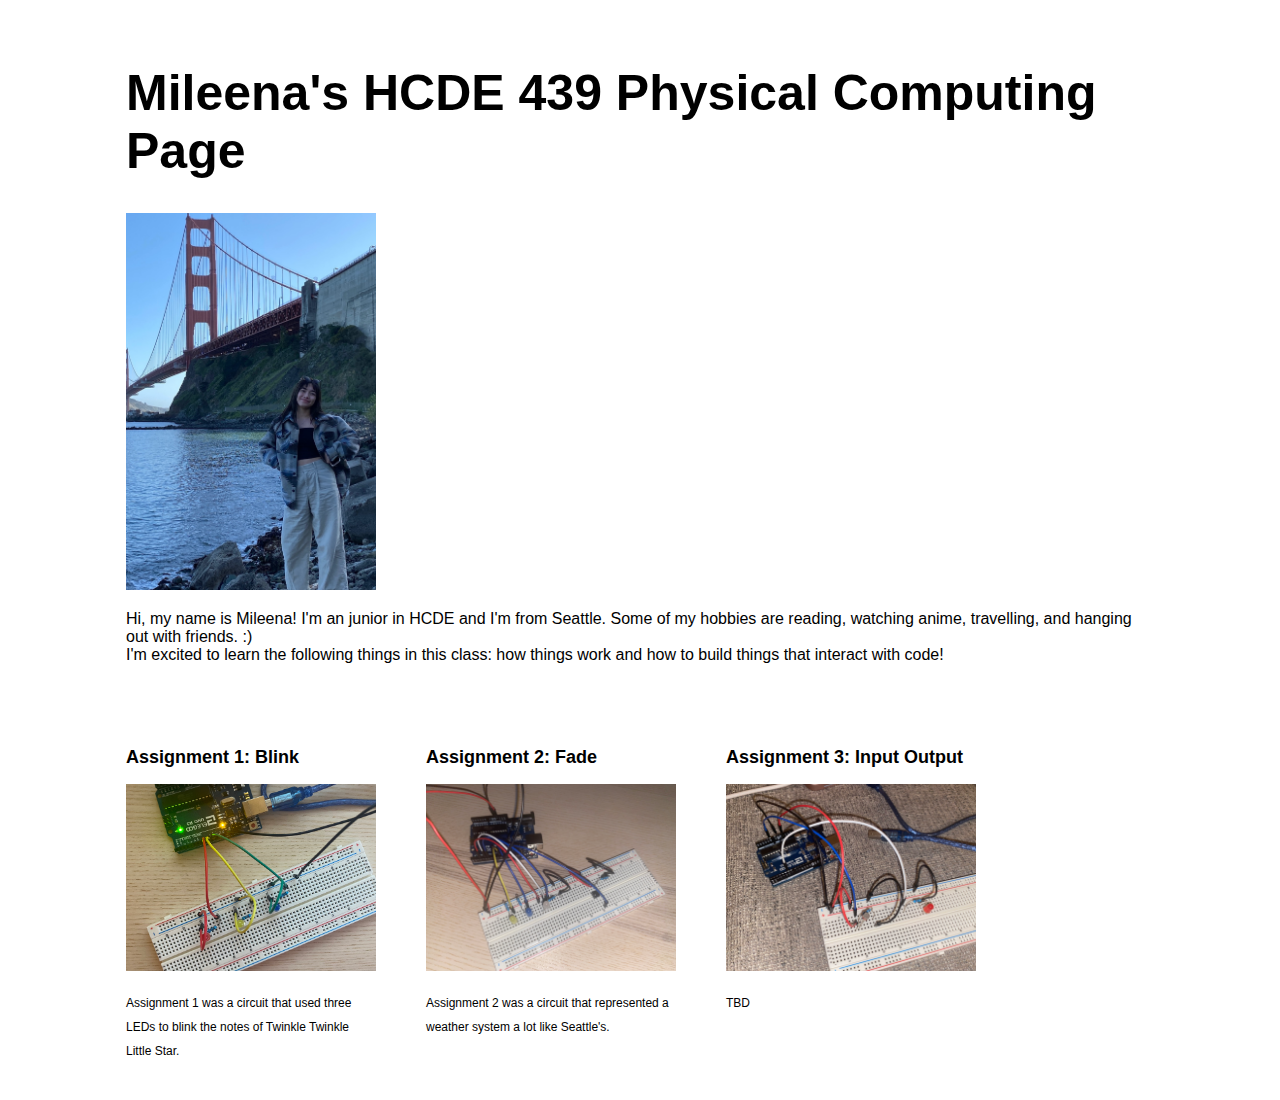
==== index.html @ 05add6d1 "img" ====
<!DOCTYPE html> 
<html> 

    <head> 
        <meta charset="utf-8"> 
        <meta name="viewport" content="width=device-width, maximum-scale=1.0" />
        <title>Mileena's HCDE 439 Physical Computing Page</title> 
        <link href="style.css" media="screen" rel="stylesheet" type="text/css" />
    </head> 

    <body> 
        <div class="header">
            <h1>Mileena's HCDE 439 Physical Computing Page</h1>
            <img src="profile-picture.JPG" width=250>
            <p>Hi, my name is Mileena! I'm an junior in HCDE and I'm from Seattle. Some of my hobbies are reading, watching anime, travelling, and hanging out with friends. :)<br>
            I'm excited to learn the following things in this class: how things work and how to build things that interact with code!</p>
        </div>

        <div class="assignments">
            <div class="assignment">
                <a href="assignment1.html">
                    <h2>Assignment 1: Blink</h2>
                    <img src="a1-circuit.jpeg" width=250></a>
                <p>Assignment 1 was a circuit that used three LEDs to blink the notes of Twinkle Twinkle Little Star.</p>
            </div>

            <div class="assignment">
                <a href="assignment2.html">
                    <h2>Assignment 2: Fade</h2>
                    <img src="a2-circuit.jpeg" width=250>
                </a>
                <p>Assignment 2 was a circuit that represented a weather system a lot like Seattle's.</p>
            </div>

            <div class="assignment">
                <a href="assignment3.html">
                    <h2>Assignment 3: Input Output</h2>
                    <img src="a3-circuit.jpeg" width=250>
                </a>
                <p>TBD</p>
            </div>
	    </div>
    </body>

</html>
---- style.css ----
html, body {
  padding: 0 0 0 0;
  margin: 0 3rem;
  font-family: 'helvetica', 'arial', 'sans';
}

h1, h2, h3, h4 {
  font-family: 'helvetica', 'arial', 'sans';
}


a {
  color: #000;
}

.header {
  background: #fff;
  color: #000;
  height: auto;
  padding: 30px 30px 30px;
}

.header h1 {
  font-size: 50px;
}

.assignment {
  font-size: 12px;
  line-height: 24px;
  font-family: 'helvetica', 'arial', 'sans';
  padding: 20px 20px 20px 30px;
  width: 250px;
  height: 350px;
  overflow: hidden;
  float: left;
}

.assignment:hover { 
  overflow:auto 
}

.assignment a {
  color: #000;
  text-decoration: none;
}

.assignment a:hover {
  background: rgb(59, 191, 103);
  color: rgb(59, 191, 103);
  text-decoration: none;
}

.footer {
  width: 1100px;
  float: left;
  padding: 300px 0px 30px 30px;
}

.widebody {
  width: 800px;
  padding: 0px 30px 30px 30px;
}

.widebody a:hover {
  background: rgb(59, 191, 103);
  color: #FFF;
  text-decoration: none;
}

.code {
  margin: 0 3rem;
  padding: 1rem;
  background-color: rgb(228, 227, 227);
  font-family: 'Courier New', Courier, monospace;
}

.demo {
  text-decoration: underline;
}

.gallery {
  width: 100%;
  display: flex;
  align-items: center;
  justify-content: space-between;
  margin: 1rem;
  padding: 0.5rem;
  flex-wrap: wrap;
  background-color: rgb(228, 227, 227);
}
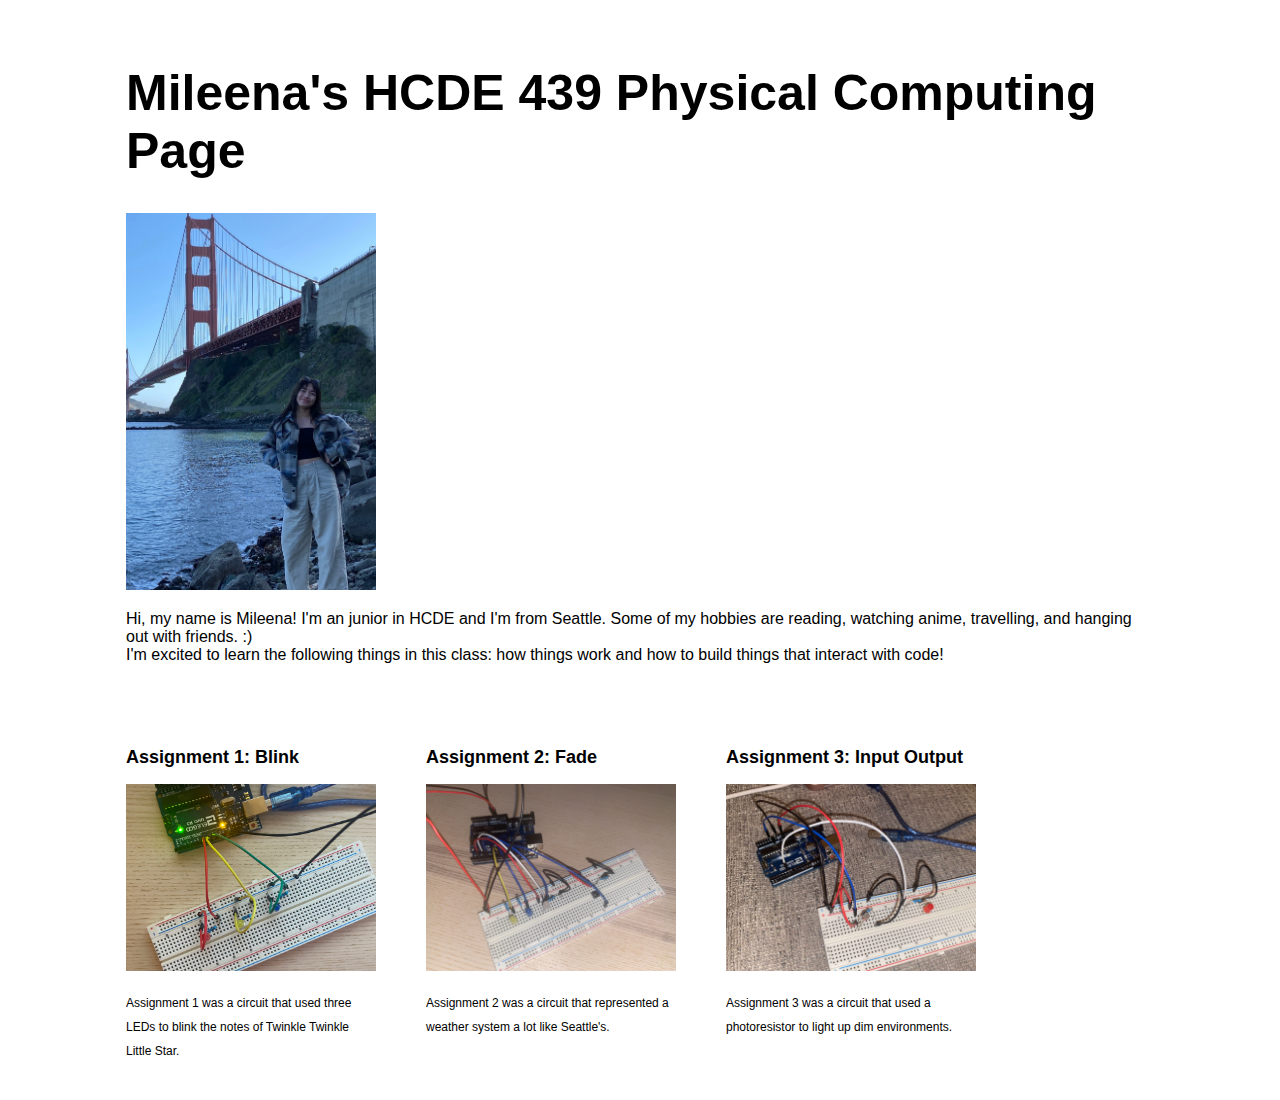
==== commit 610728d4: "info" ====
--- a/index.html
+++ b/index.html
@@ -37,7 +37,7 @@
                     <h2>Assignment 3: Input Output</h2>
                     <img src="a3-circuit.jpeg" width=250>
                 </a>
-                <p>TBD</p>
+                <p>Assignment 3 was a circuit that used a photoresistor to light up dim environments.</p>
             </div>
 	    </div>
     </body>
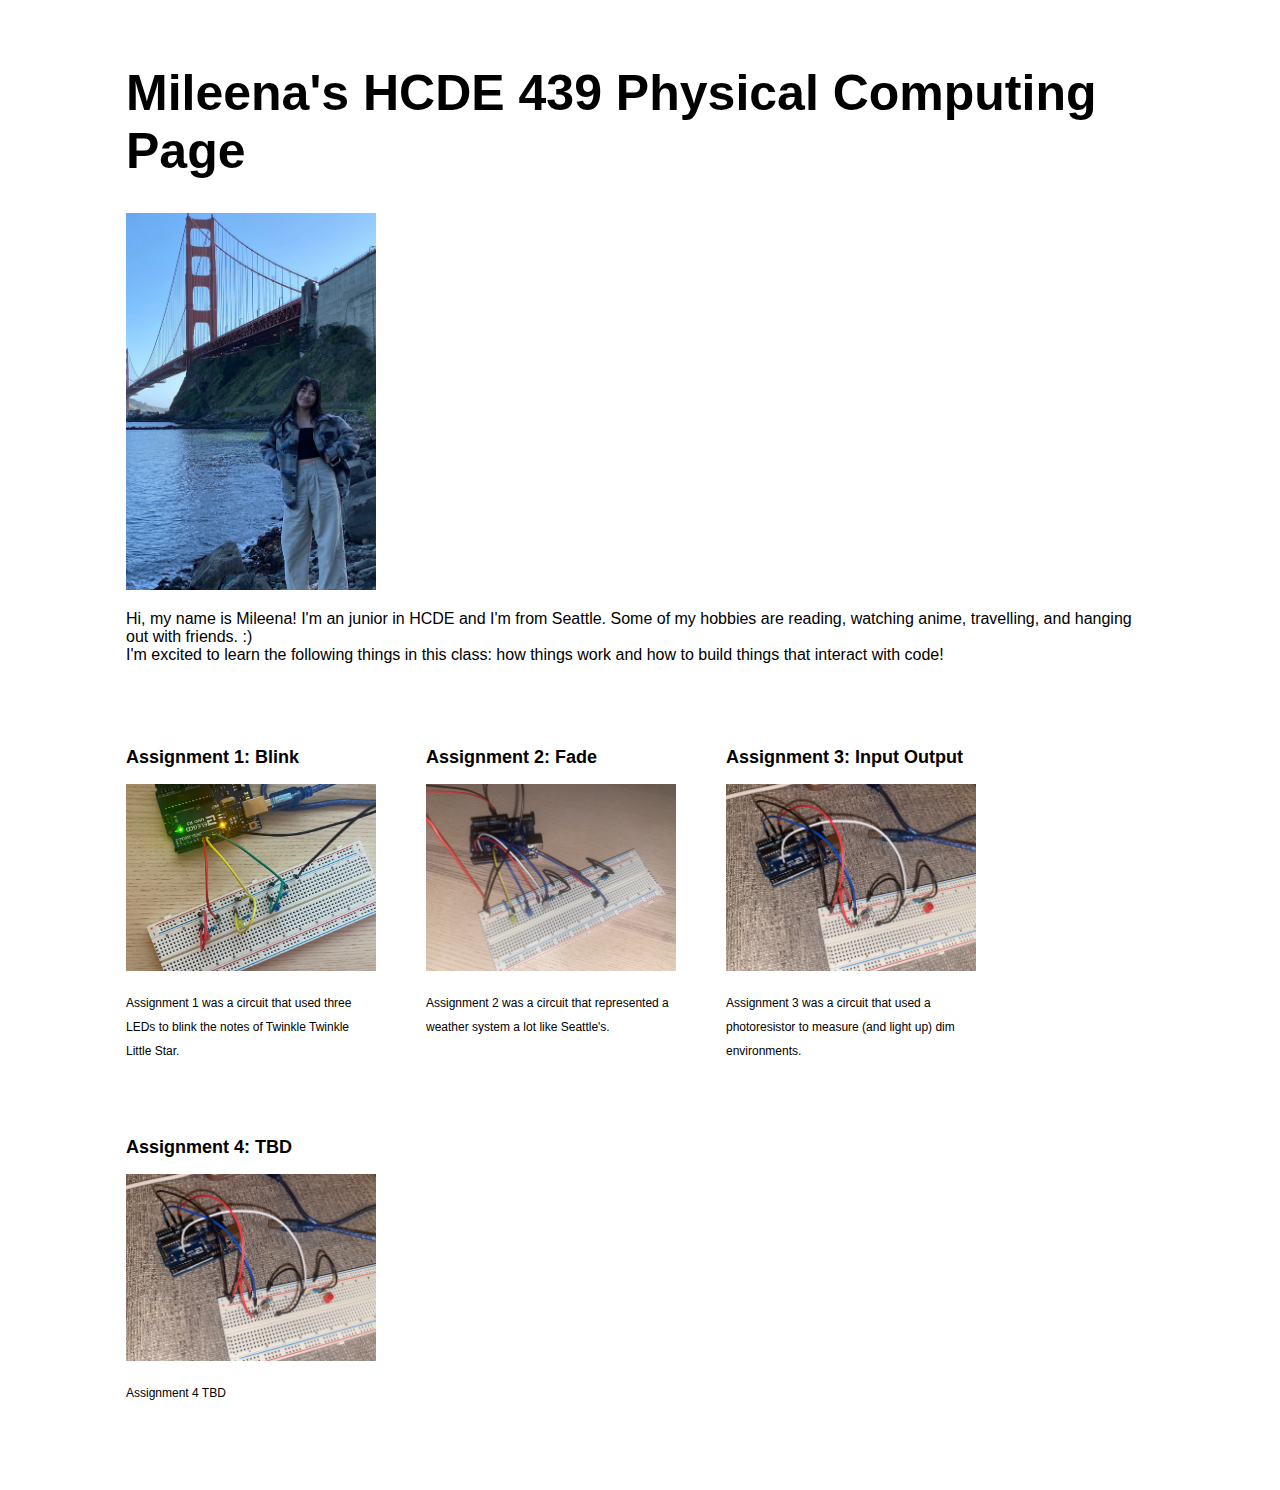
==== commit ffcee05f: "styling" ====
--- a/index.html
+++ b/index.html
@@ -11,7 +11,7 @@
     <body> 
         <div class="header">
             <h1>Mileena's HCDE 439 Physical Computing Page</h1>
-            <img src="profile-picture.JPG" width=250>
+            <img class="profile-picture" src="profile-picture.JPG" width=250>
             <p>Hi, my name is Mileena! I'm an junior in HCDE and I'm from Seattle. Some of my hobbies are reading, watching anime, travelling, and hanging out with friends. :)<br>
             I'm excited to learn the following things in this class: how things work and how to build things that interact with code!</p>
         </div>
@@ -37,7 +37,15 @@
                     <h2>Assignment 3: Input Output</h2>
                     <img src="a3-circuit.jpeg" width=250>
                 </a>
-                <p>Assignment 3 was a circuit that used a photoresistor to light up dim environments.</p>
+                <p>Assignment 3 was a circuit that used a photoresistor to measure (and light up) dim environments.</p>
+            </div>
+
+            <div class="assignment">
+                <a href="assignment3.html">
+                    <h2>Assignment 4: TBD</h2>
+                    <img src="a3-circuit.jpeg" width=250>
+                </a>
+                <p>Assignment 4 TBD</p>
             </div>
 	    </div>
     </body>
--- a/style.css
+++ b/style.css
@@ -68,6 +68,10 @@
   text-decoration: none;
 }
 
+.profile-picture {
+  margin: auto;
+}
+
 .code {
   margin: 0 3rem;
   padding: 1rem;
@@ -77,15 +81,21 @@
 
 .demo {
   text-decoration: underline;
+  margin: auto;
 }
 
 .gallery {
   width: 100%;
   display: flex;
   align-items: center;
-  justify-content: space-between;
+  justify-content: space-evenly;
   margin: 1rem;
   padding: 0.5rem;
-  flex-wrap: wrap;
+  flex-flow: column;
   background-color: rgb(228, 227, 227);
+}
+
+.row {
+  width: 100%;
+  justify-content: space-around;
 }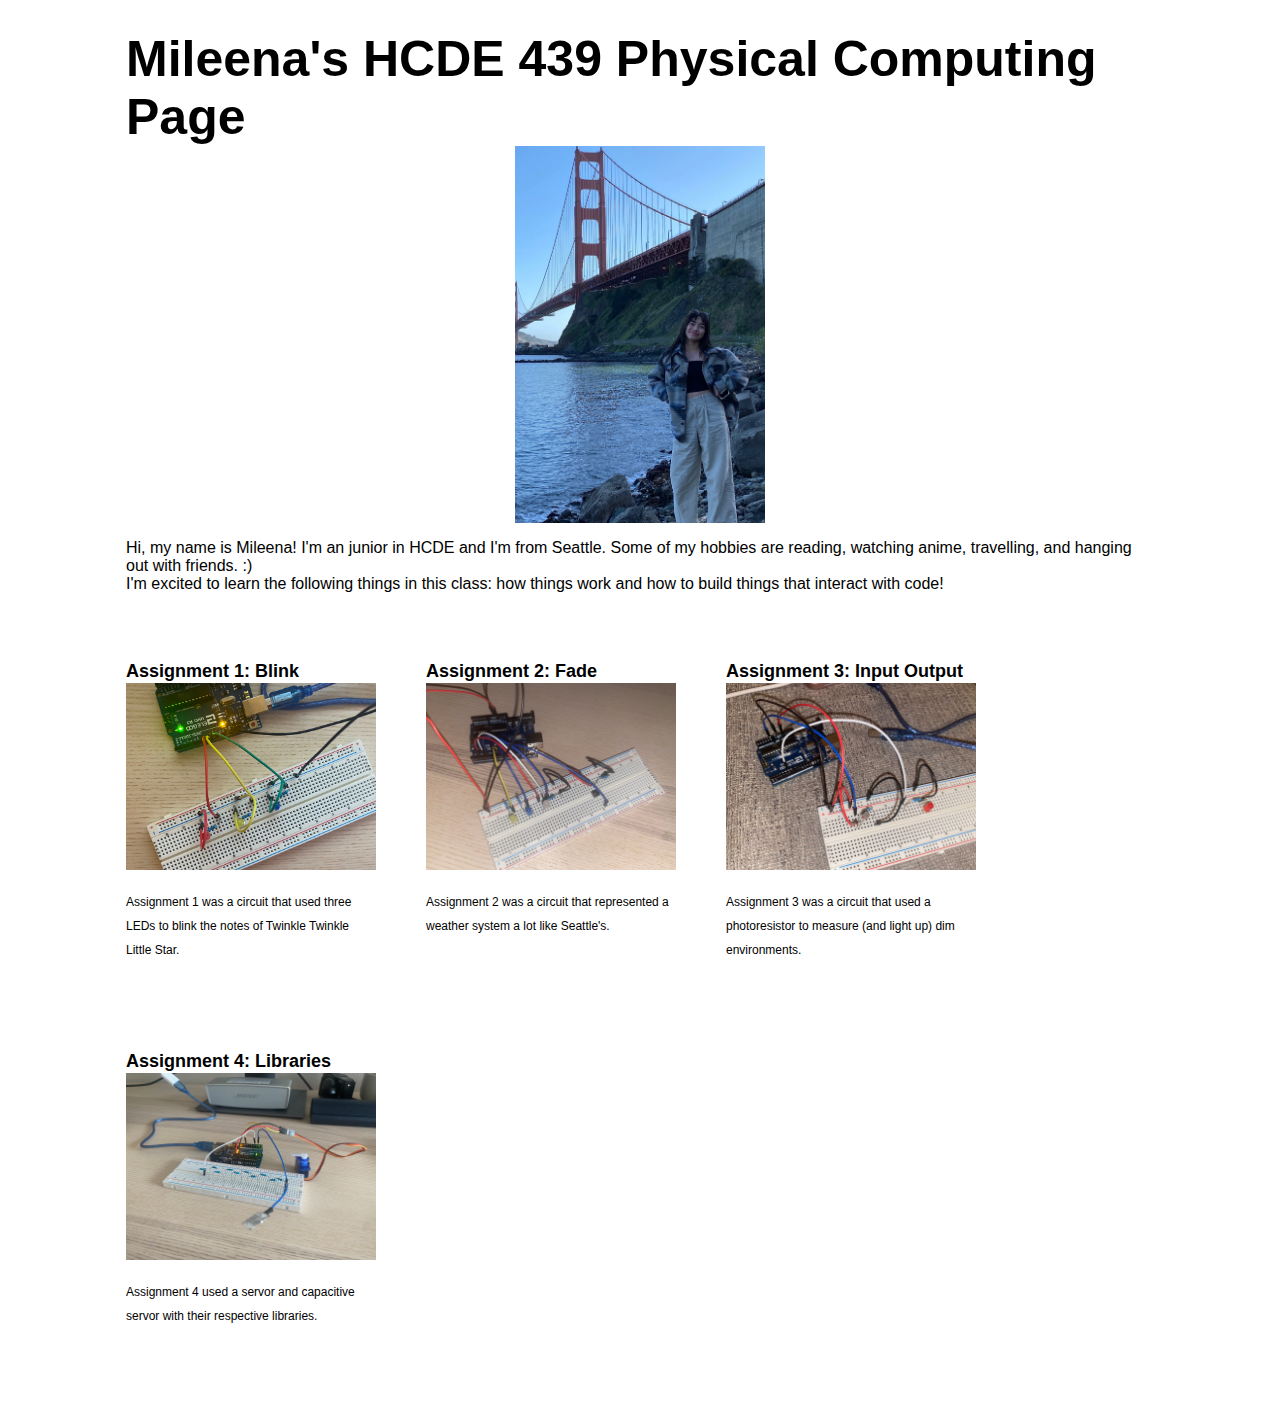
==== commit 8f953662: "Update index.html" ====
--- a/index.html
+++ b/index.html
@@ -41,12 +41,11 @@
             </div>
 
             <div class="assignment">
-                <a href="assignment3.html">
-                    <h2>Assignment 4: TBD</h2>
-                    <img src="a3-circuit.jpeg" width=250>
+                <a href="assignment4.html">
+                    <h2>Assignment 4: Libraries</h2>
+                    <img src="a4-circuit.jpeg" width=250>
                 </a>
-                <p>Assignment 4 TBD</p>
-            </div>
+		<p>Assignment 4 used a servor and capacitive servor with their respective libraries.<p>
 	    </div>
     </body>
 
--- a/style.css
+++ b/style.css
@@ -7,6 +7,7 @@
 
 h1, h2, h3, h4 {
   font-family: 'helvetica', 'arial', 'sans';
+  margin: 0;
 }
 
 
@@ -69,33 +70,37 @@
 }
 
 .profile-picture {
-  margin: auto;
+  display: block;
+  margin-left: auto;
+  margin-right: auto;
 }
 
 .code {
-  margin: 0 3rem;
   padding: 1rem;
   background-color: rgb(228, 227, 227);
   font-family: 'Courier New', Courier, monospace;
+  margin: 0;
 }
 
 .demo {
   text-decoration: underline;
-  margin: auto;
+  margin-top: 2rem;
+  margin-bottom: 2rem;
 }
 
 .gallery {
   width: 100%;
   display: flex;
   align-items: center;
-  justify-content: space-evenly;
-  margin: 1rem;
-  padding: 0.5rem;
+  justify-content: space-between;
+  padding: 1rem;
   flex-flow: column;
   background-color: rgb(228, 227, 227);
+  margin: 0;
 }
 
 .row {
+  display: flex;
   width: 100%;
-  justify-content: space-around;
+  justify-content: space-between;
 }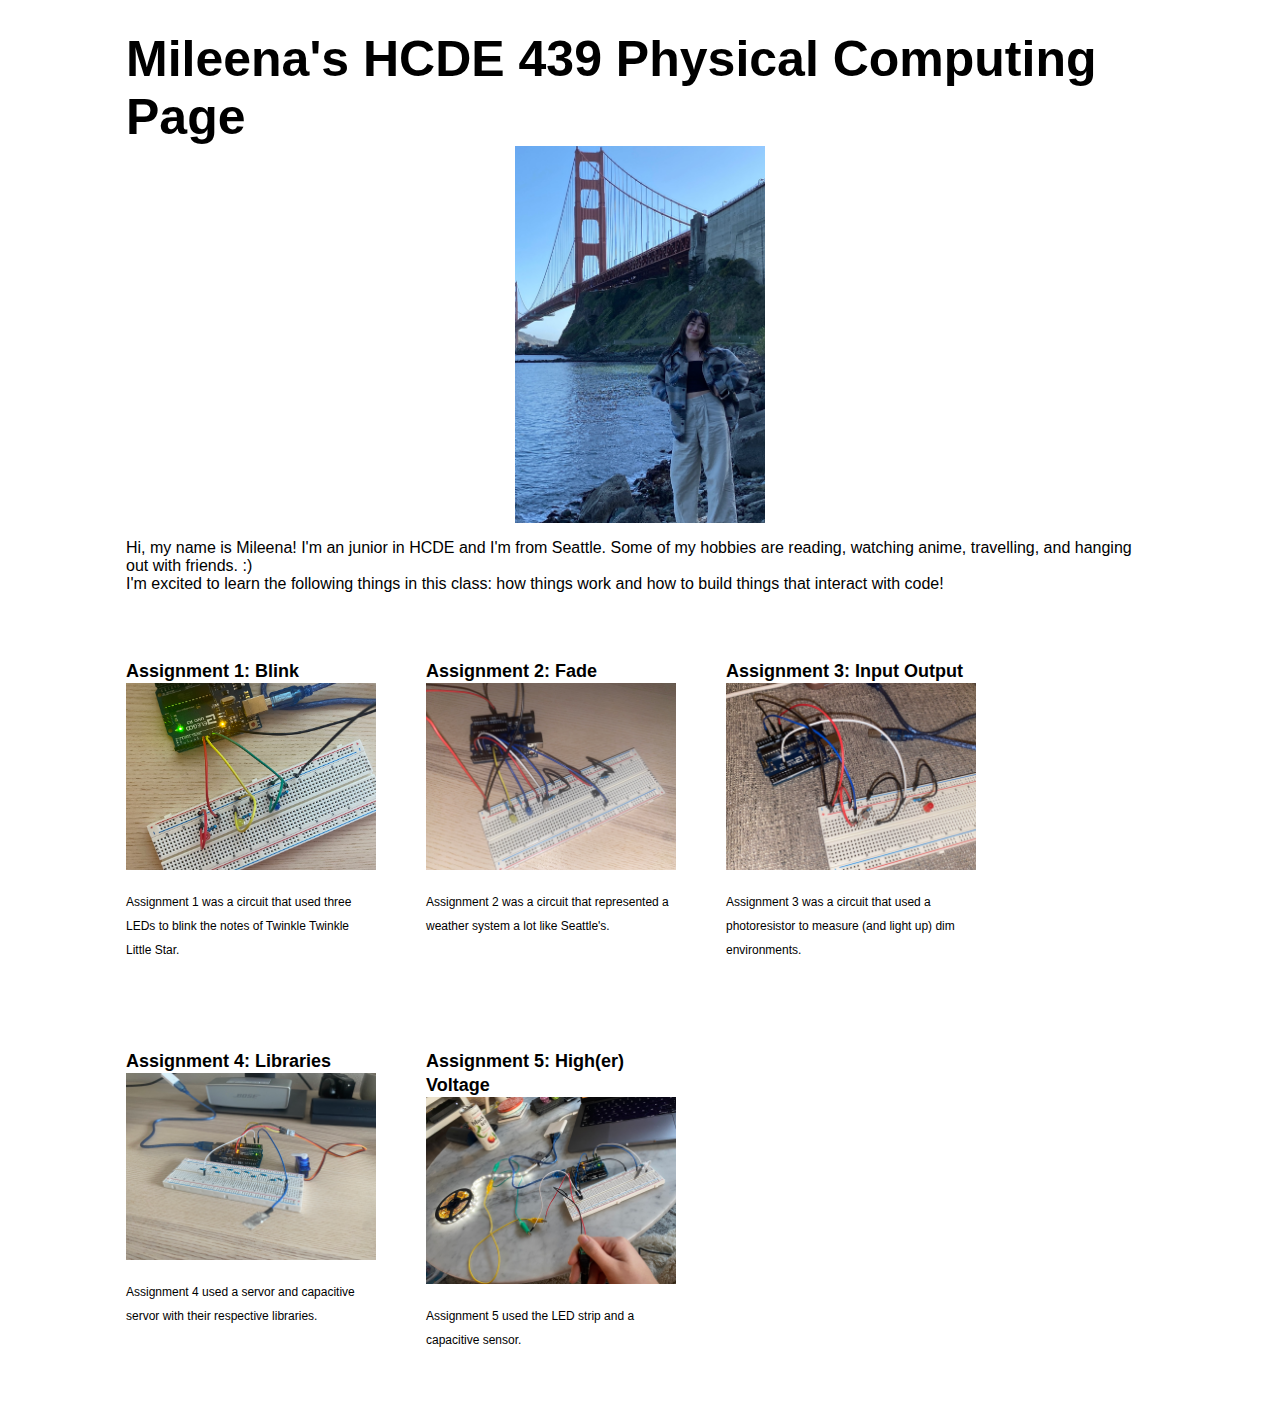
==== commit 209f68f6: "update for assignment 5" ====
--- a/index.html
+++ b/index.html
@@ -45,8 +45,16 @@
                     <h2>Assignment 4: Libraries</h2>
                     <img src="a4-circuit.jpeg" width=250>
                 </a>
-		<p>Assignment 4 used a servor and capacitive servor with their respective libraries.<p>
-	    </div>
+		        <p>Assignment 4 used a servor and capacitive servor with their respective libraries.<p>
+	        </div>
+
+            <div class="assignment">
+                <a href="assignment4.html">
+                    <h2>Assignment 5: High(er) Voltage</h2>
+                    <img src="a5-circuit.jpeg" width=250>
+                </a>
+		        <p>Assignment 5 used the LED strip and a capacitive sensor.<p>
+	        </div>
     </body>
 
 </html>
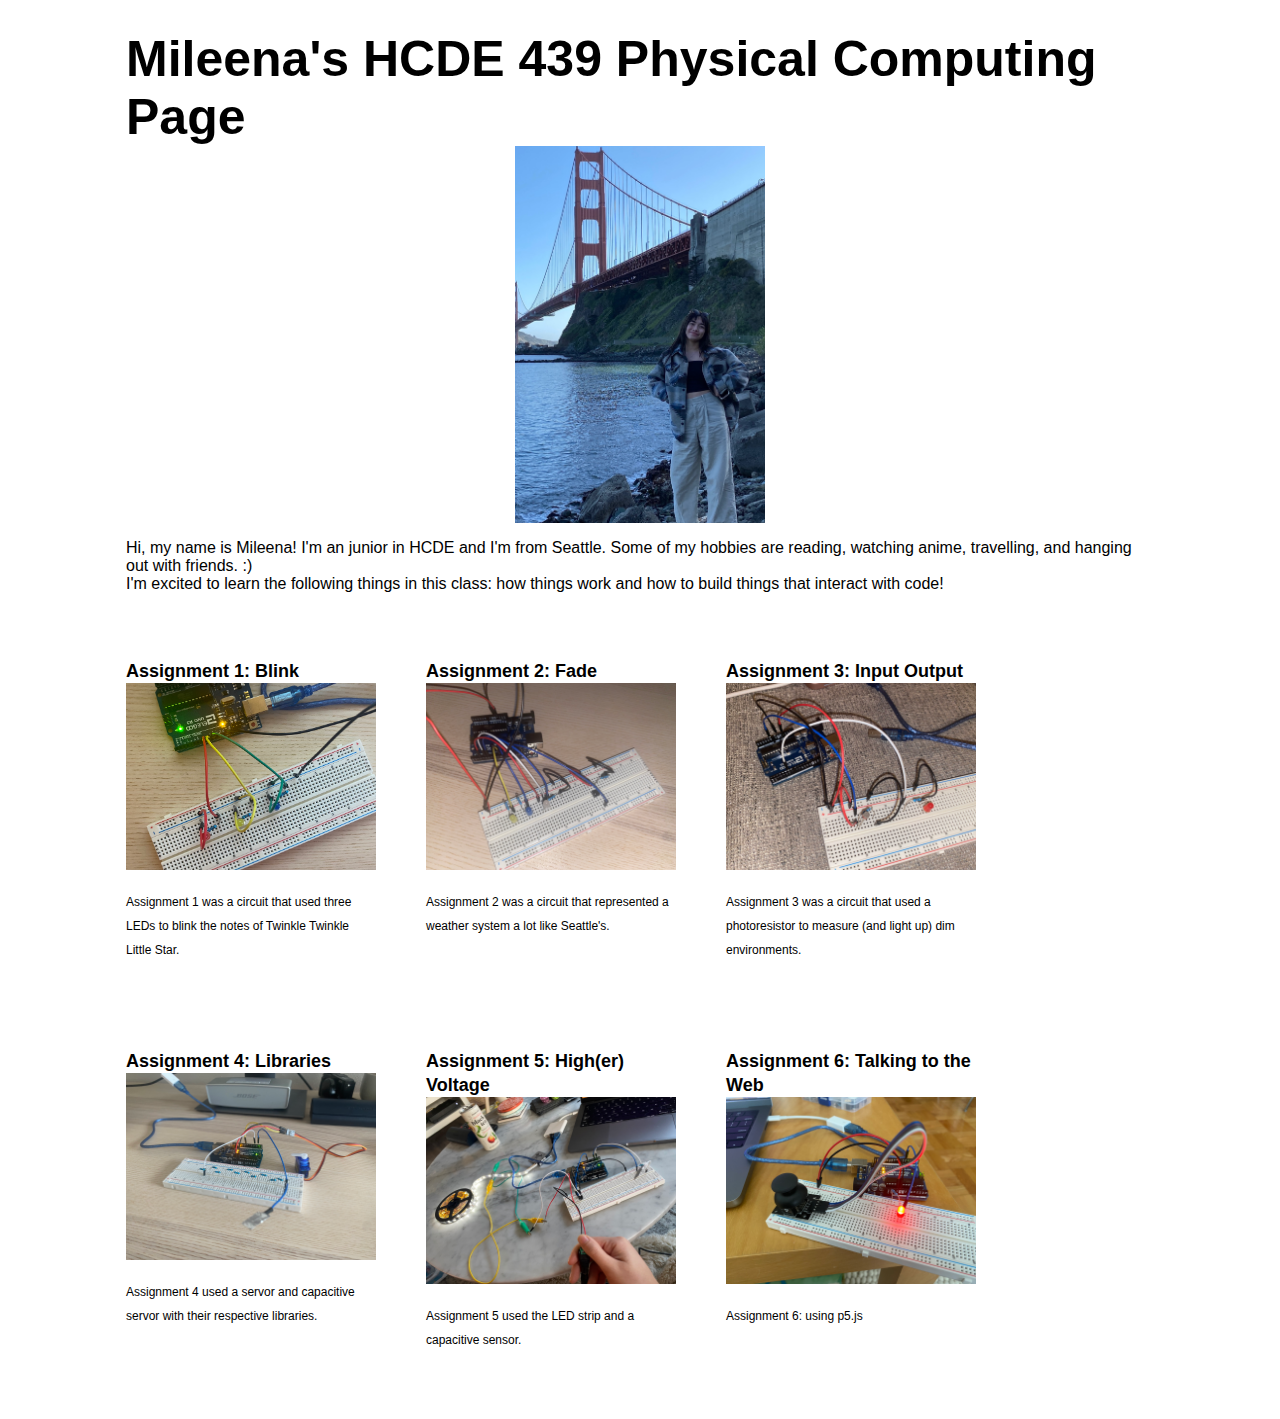
==== commit 9f3671cc: "assignment 6" ====
--- a/index.html
+++ b/index.html
@@ -49,12 +49,20 @@
 	        </div>
 
             <div class="assignment">
-                <a href="assignment4.html">
+                <a href="assignment5.html">
                     <h2>Assignment 5: High(er) Voltage</h2>
                     <img src="a5-circuit.jpeg" width=250>
                 </a>
 		        <p>Assignment 5 used the LED strip and a capacitive sensor.<p>
 	        </div>
+
+            <div class="assignment">
+                <a href="assignment6.html">
+                    <h2>Assignment 6: Talking to the Web</h2>
+                    <img src="a6-circuit.jpeg" width=250>
+                </a>
+		        <p>Assignment 6: using p5.js<p>
+	        </div>
     </body>
 
 </html>
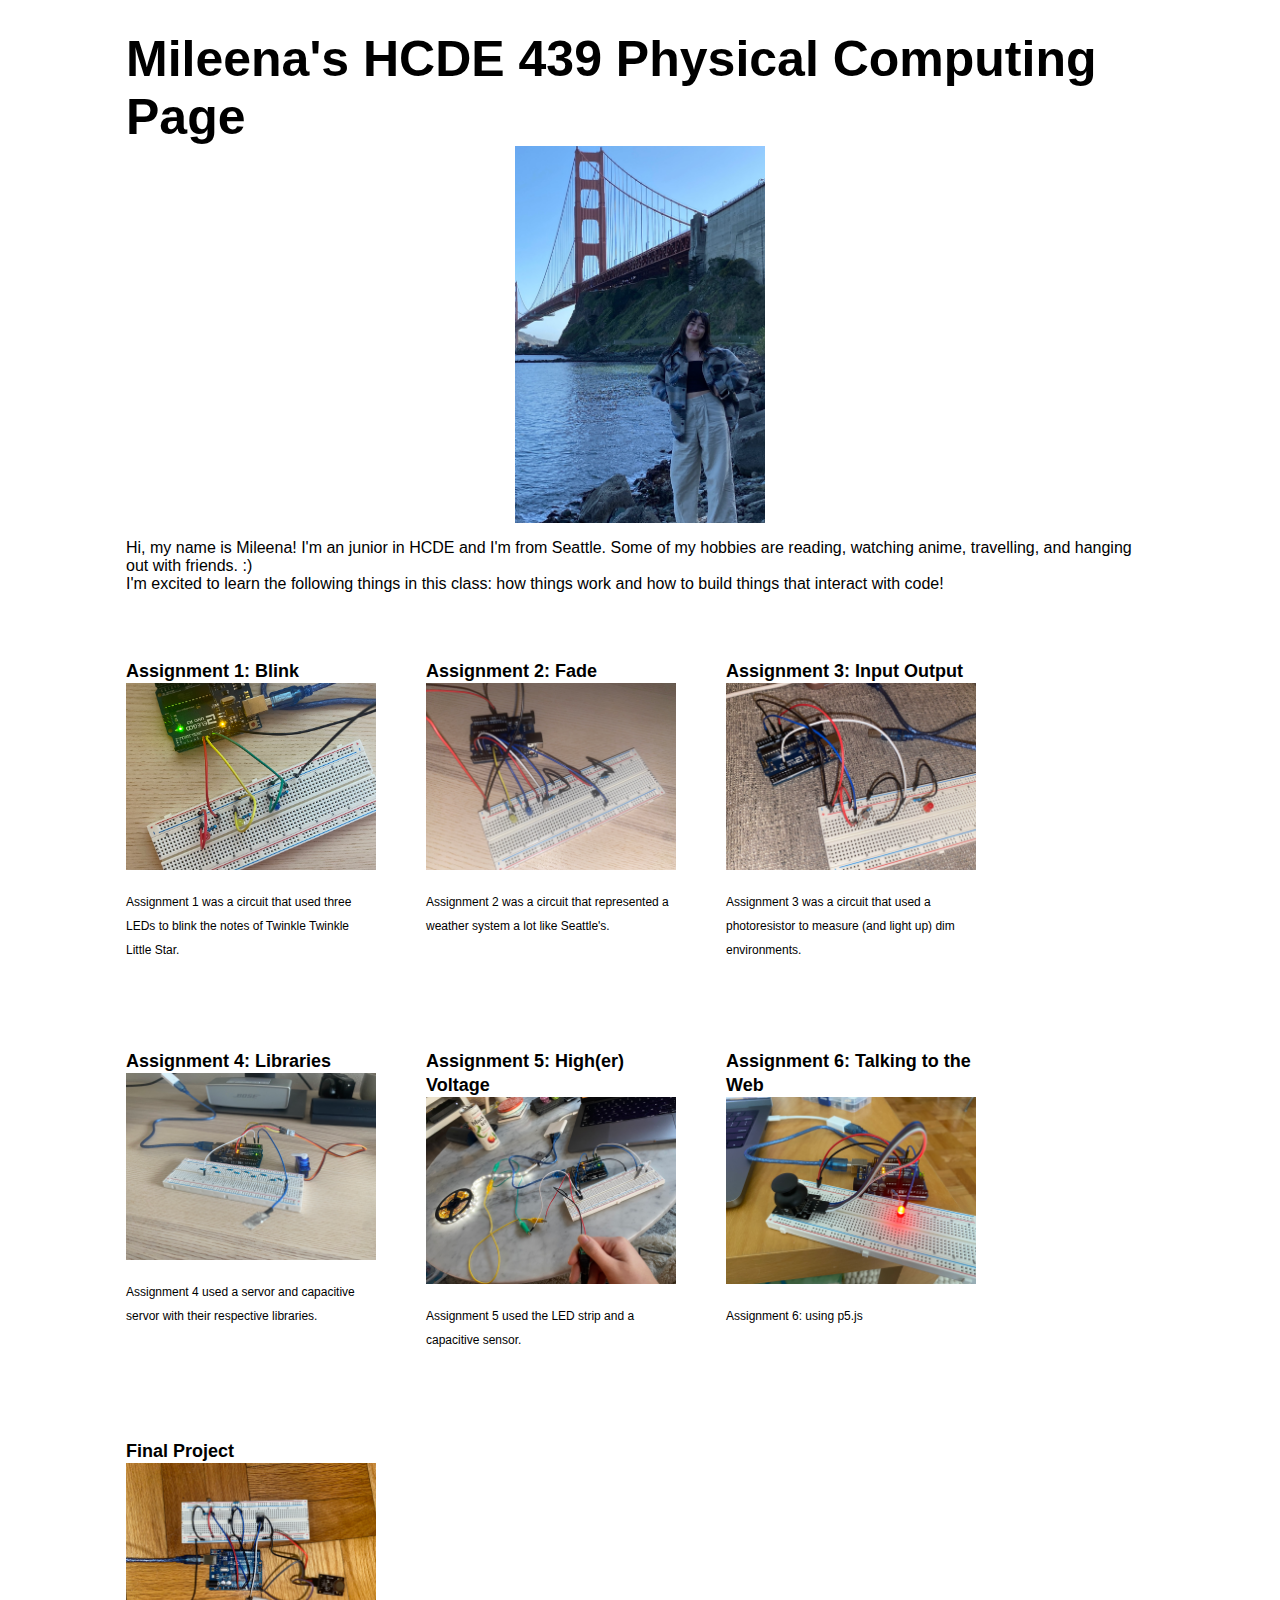
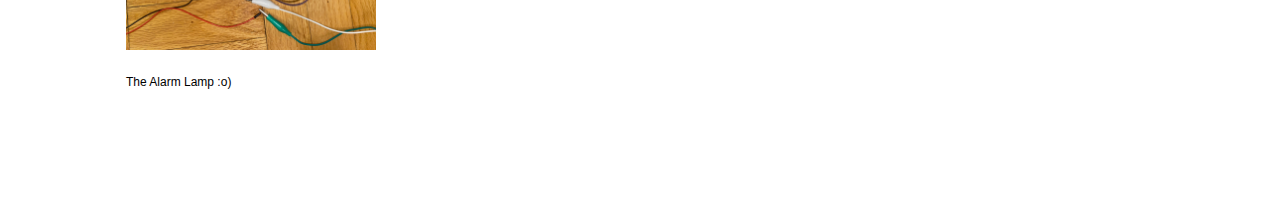
==== commit 009f8916: "final project" ====
--- a/index.html
+++ b/index.html
@@ -63,6 +63,14 @@
                 </a>
 		        <p>Assignment 6: using p5.js<p>
 	        </div>
+
+            <div class="assignment">
+                <a href="final-project.html">
+                    <h2>Final Project</h2>
+                    <img src="fp-circuit.jpeg" width=250>
+                </a>
+		        <p>The Alarm Lamp :o)<p>
+	        </div>
     </body>
 
 </html>
